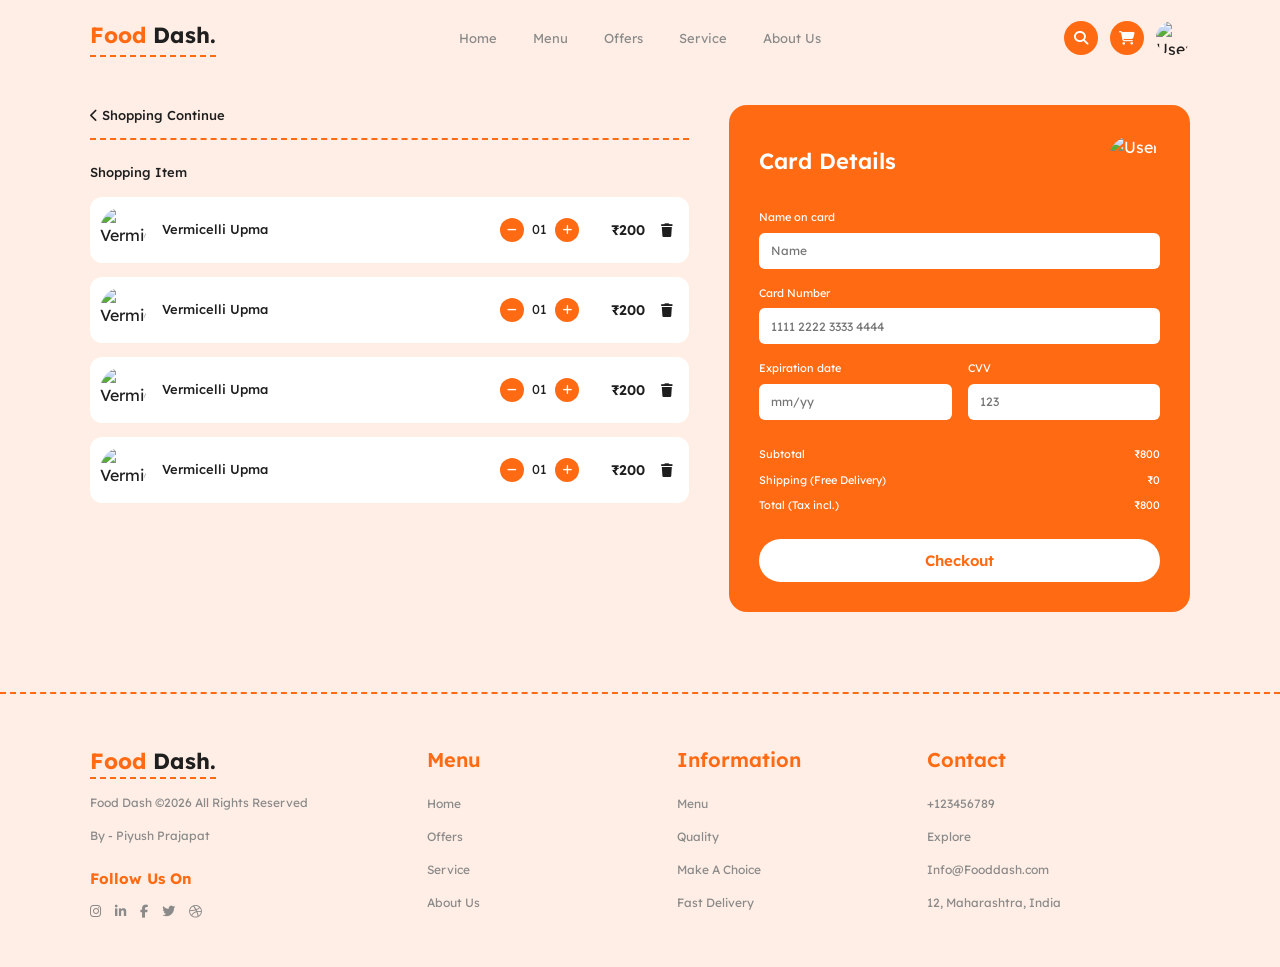
==== cart.html @ c33d12e5 "Add complete folder structure & all html, css files" ====
<!DOCTYPE html>
<html lang="en">

<head>
    <meta charset="UTF-8">
    <meta name="viewport" content="width=device-width, initial-scale=1.0">
    <meta name="description" content="Review your Food Dash order and pay securely.">
    <title>Food Dash | Cart</title>

    <link rel="preconnect" href="https://fonts.googleapis.com">
    <link rel="preconnect" href="https://fonts.gstatic.com" crossorigin>
    <link href="https://fonts.googleapis.com/css2?family=Lexend:wght@300;400;500;600;700;800&display=swap"
        rel="stylesheet">
    <link rel="stylesheet" href="https://cdnjs.cloudflare.com/ajax/libs/font-awesome/6.7.2/css/all.min.css">

    <link rel="stylesheet" href="./css/style.css">
    <link rel="stylesheet" href="./css/cart.css">
</head>

<body class="cart-body">

    <!-- ========== HEADER ========== -->
    <header class="header">
        <div class="container navbar">

            <a href="./index.html" class="logo"><span>Food</span> Dash.</a>

            <input type="checkbox" id="menu-checkbox" class="menu-checkbox">
            <label for="menu-checkbox" class="menu-toggle" aria-label="Open menu">
                <i class="fa-solid fa-bars"></i>
            </label>

            <ul class="nav-menu">
                <li><a href="./index.html" class="nav-link">Home</a></li>
                <li><a href="./menu.html" class="nav-link">Menu</a></li>
                <li><a href="./index.html#offers" class="nav-link">Offers</a></li>
                <li><a href="./index.html#service" class="nav-link">Service</a></li>
                <li><a href="./index.html#about" class="nav-link">About Us</a></li>
            </ul>

            <div class="nav-actions">
                <a href="./menu.html" class="icon-btn" aria-label="Search food">
                    <i class="fa-solid fa-magnifying-glass"></i>
                </a>
                <a href="./cart.html" class="icon-btn" aria-label="Shopping cart">
                    <i class="fa-solid fa-cart-shopping"></i>
                </a>
                <a href="./login.html" aria-label="Login">
                    <img src="./images/user.jpg" alt="User" class="avatar">
                </a>
            </div>

        </div>
    </header>


    <main class="cart-page">
        <div class="container cart-layout">

            <!-- ===== LEFT: items ===== -->
            <section>
                <a href="./menu.html" class="back-link"><i class="fa-solid fa-chevron-left"></i> Shopping Continue</a>

                <p class="cart-label">Shopping Item</p>

                <div class="cart-item">
                    <img src="./images/foods/upma.jpg" alt="Vermicelli upma">
                    <p class="cart-item-name">Vermicelli Upma</p>
                    <div class="quantity">
                        <button type="button" aria-label="Decrease quantity"><i class="fa-solid fa-minus"></i></button>
                        <span>01</span>
                        <button type="button" aria-label="Increase quantity"><i class="fa-solid fa-plus"></i></button>
                    </div>
                    <span class="cart-price">₹200</span>
                    <button type="button" class="remove-btn" aria-label="Remove item">
                        <i class="fa-solid fa-trash"></i>
                    </button>
                </div>

                <div class="cart-item">
                    <img src="./images/foods/upma.jpg" alt="Vermicelli upma">
                    <p class="cart-item-name">Vermicelli Upma</p>
                    <div class="quantity">
                        <button type="button" aria-label="Decrease quantity"><i class="fa-solid fa-minus"></i></button>
                        <span>01</span>
                        <button type="button" aria-label="Increase quantity"><i class="fa-solid fa-plus"></i></button>
                    </div>
                    <span class="cart-price">₹200</span>
                    <button type="button" class="remove-btn" aria-label="Remove item">
                        <i class="fa-solid fa-trash"></i>
                    </button>
                </div>

                <div class="cart-item">
                    <img src="./images/foods/upma.jpg" alt="Vermicelli upma">
                    <p class="cart-item-name">Vermicelli Upma</p>
                    <div class="quantity">
                        <button type="button" aria-label="Decrease quantity"><i class="fa-solid fa-minus"></i></button>
                        <span>01</span>
                        <button type="button" aria-label="Increase quantity"><i class="fa-solid fa-plus"></i></button>
                    </div>
                    <span class="cart-price">₹200</span>
                    <button type="button" class="remove-btn" aria-label="Remove item">
                        <i class="fa-solid fa-trash"></i>
                    </button>
                </div>

                <div class="cart-item">
                    <img src="./images/foods/upma.jpg" alt="Vermicelli upma">
                    <p class="cart-item-name">Vermicelli Upma</p>
                    <div class="quantity">
                        <button type="button" aria-label="Decrease quantity"><i class="fa-solid fa-minus"></i></button>
                        <span>01</span>
                        <button type="button" aria-label="Increase quantity"><i class="fa-solid fa-plus"></i></button>
                    </div>
                    <span class="cart-price">₹200</span>
                    <button type="button" class="remove-btn" aria-label="Remove item">
                        <i class="fa-solid fa-trash"></i>
                    </button>
                </div>
            </section>

            <!-- ===== RIGHT: card details ===== -->
            <aside class="payment-card">

                <div class="payment-top">
                    <h2>Card Details</h2>
                    <img src="./images/user.jpg" alt="User">
                </div>

                <form action="#" method="post">

                    <label for="card-name">Name on card</label>
                    <input type="text" id="card-name" name="cardName" placeholder="Name" required>

                    <label for="card-number">Card Number</label>
                    <input type="text" id="card-number" name="cardNumber" placeholder="1111 2222 3333 4444"
                        inputmode="numeric" maxlength="19" required>

                    <div class="payment-row">
                        <div>
                            <label for="card-expiry">Expiration date</label>
                            <input type="text" id="card-expiry" name="cardExpiry" placeholder="mm/yy" maxlength="5"
                                required>
                        </div>

                        <div>
                            <label for="card-cvv">CVV</label>
                            <input type="text" id="card-cvv" name="cardCvv" placeholder="123" inputmode="numeric"
                                maxlength="3" required>
                        </div>
                    </div>

                    <div class="summary-box">
                        <div class="summary-row">
                            <span>Subtotal</span>
                            <span>₹800</span>
                        </div>
                        <div class="summary-row">
                            <span>Shipping (Free Delivery)</span>
                            <span>₹0</span>
                        </div>
                        <div class="summary-row">
                            <span>Total (Tax incl.)</span>
                            <span>₹800</span>
                        </div>
                    </div>

                    <button type="submit" class="checkout-btn">Checkout</button>

                </form>
            </aside>

        </div>
    </main>


    <!-- ========== FOOTER ========== -->
    <footer class="footer">
        <div class="container footer-grid">

            <div class="footer-about">
                <a href="./index.html" class="logo"><span>Food</span> Dash.</a>
                <p>Food Dash ©2026 All Rights Reserved</p>
                <p>By - Piyush Prajapat</p>
                <h4>Follow Us On</h4>
                <div class="footer-socials">
                    <a href="#" aria-label="Instagram"><i class="fa-brands fa-instagram"></i></a>
                    <a href="#" aria-label="LinkedIn"><i class="fa-brands fa-linkedin-in"></i></a>
                    <a href="#" aria-label="Facebook"><i class="fa-brands fa-facebook-f"></i></a>
                    <a href="#" aria-label="Twitter"><i class="fa-brands fa-twitter"></i></a>
                    <a href="#" aria-label="Dribbble"><i class="fa-brands fa-dribbble"></i></a>
                </div>
            </div>

            <div class="footer-column">
                <h3>Menu</h3>
                <ul>
                    <li><a href="./index.html">Home</a></li>
                    <li><a href="./index.html#offers">Offers</a></li>
                    <li><a href="./index.html#service">Service</a></li>
                    <li><a href="./index.html#about">About Us</a></li>
                </ul>
            </div>

            <div class="footer-column">
                <h3>Information</h3>
                <ul>
                    <li><a href="./menu.html">Menu</a></li>
                    <li><a href="./index.html#service">Quality</a></li>
                    <li><a href="./menu.html">Make A Choice</a></li>
                    <li><a href="./index.html#service">Fast Delivery</a></li>
                </ul>
            </div>

            <div class="footer-column">
                <h3>Contact</h3>
                <ul>
                    <li>+123456789</li>
                    <li>Explore</li>
                    <li>Info@Fooddash.com</li>
                    <li>12, Maharashtra, India</li>
                </ul>
            </div>

        </div>
    </footer>

</body>

</html>
---- css/style.css ----
/* =====================================================
   STYLE.CSS  (shared by every page)
   Contains: colors, reset, buttons, header, footer
   and the food card used on Home + Menu pages.
===================================================== */


/* ---------- 1. COLORS & FONT (change them here only) ---------- */
:root {
    --orange: #ff6a13;
    --orange-dark: #e55a0a;
    --peach: #ffeee5;
    --dark: #1f1f1f;
    --grey: #8a8a8a;
    --white: #ffffff;
    --star: #ffb400;
}


/* ---------- 2. RESET ---------- */
* {
    margin: 0;
    padding: 0;
    box-sizing: border-box;
}

body {
    font-family: "Lexend", sans-serif;
    color: var(--dark);
    background: var(--white);
    line-height: 1.6;
}

img {
    display: block;
    max-width: 100%;
}

a {
    color: inherit;
    text-decoration: none;
}

ul {
    list-style: none;
}

button,
input {
    font-family: inherit;
}


/* ---------- 3. LAYOUT HELPERS ---------- */
.container {
    width: 90%;
    max-width: 1100px;
    margin: 0 auto;
}

/* Page title like "Our Regular Menu" (orange word inside) */
.section-title {
    font-size: 30px;
    font-weight: 600;
    line-height: 1.3;
}

.section-title span {
    color: var(--orange);
}


/* ---------- 4. BUTTONS ---------- */
.btn {
    display: inline-block;
    padding: 12px 28px;
    border: 2px solid var(--orange);
    border-radius: 30px;
    font-size: 14px;
    font-weight: 500;
    cursor: pointer;
    transition: 0.3s;
}

.btn-primary {
    background: var(--orange);
    color: var(--white);
}

.btn-primary:hover {
    background: var(--orange-dark);
    border-color: var(--orange-dark);
}

.btn-outline {
    background: transparent;
    color: var(--orange);
}

.btn-outline:hover {
    background: var(--orange);
    color: var(--white);
}

.btn-small {
    padding: 5px 16px;
    font-size: 12px;
}


/* ---------- 5. HEADER ---------- */
.header {
    background: var(--peach);
    position: relative;
}

.navbar {
    display: flex;
    align-items: center;
    justify-content: space-between;
    padding: 18px 0;
}

/* Logo: "Food" is orange, "Dash." is dark, with a dashed line below */
.logo {
    font-size: 22px;
    font-weight: 700;
    padding-bottom: 2px;
    border-bottom: 2px dashed var(--orange);
}

.logo span {
    color: var(--orange);
}

.nav-menu {
    display: flex;
    gap: 36px;
}

.nav-link {
    font-size: 13px;
    color: var(--grey);
    transition: 0.3s;
}

.nav-link:hover {
    color: var(--orange);
}

.nav-link.active {
    color: var(--dark);
    font-weight: 600;
}

.nav-actions {
    display: flex;
    align-items: center;
    gap: 12px;
}

.icon-btn {
    display: flex;
    align-items: center;
    justify-content: center;
    width: 34px;
    height: 34px;
    border-radius: 50%;
    background: var(--orange);
    color: var(--white);
    font-size: 14px;
}

.avatar {
    width: 34px;
    height: 34px;
    border-radius: 50%;
    object-fit: cover;
}

/* Mobile menu button + hidden checkbox (works without JavaScript) */
.menu-checkbox,
.menu-toggle {
    display: none;
}


/* ---------- 6. FOOD CARD (Home + Menu) ---------- */
.dish-grid {
    display: grid;
    grid-template-columns: repeat(3, 1fr);
    gap: 90px 30px;
    /* big row gap because the round image sticks out above the card */
    margin-top: 80px;
}

.dish-card {
    position: relative;
    padding: 85px 20px 20px;
    background: var(--peach);
    border-radius: 16px;
}

/* Round image with dashed orange border, sits on top of the card */
.dish-image {
    position: absolute;
    top: -65px;
    left: 50%;
    transform: translateX(-50%);
    width: 135px;
    height: 135px;
    padding: 6px;
    border: 2px dashed var(--orange);
    border-radius: 50%;
    background: var(--white);
}

.dish-image img {
    width: 100%;
    height: 100%;
    border-radius: 50%;
    object-fit: cover;
}

.dish-card h3 {
    font-size: 15px;
    font-weight: 500;
    line-height: 1.4;
}

.dish-card h3 span {
    display: block;
    color: var(--orange);
    font-weight: 600;
}

.stars {
    margin: 8px 0 14px;
    font-size: 11px;
    color: var(--star);
}

.stars span {
    margin-left: 4px;
    color: var(--grey);
}

.dish-bottom {
    display: flex;
    align-items: center;
    justify-content: space-between;
}

.price {
    font-size: 22px;
    font-weight: 600;
}


/* ---------- 7. FOOTER ---------- */
.footer {
    background: var(--peach);
    border-top: 2px dashed var(--orange);
    padding: 50px 0 40px;
}

.footer-grid {
    display: grid;
    grid-template-columns: 1.4fr 1fr 1fr 1.2fr;
    gap: 30px;
}

.footer-about p {
    margin-top: 14px;
    font-size: 12px;
    color: var(--grey);
}

.footer-about h4 {
    margin: 22px 0 10px;
    font-size: 15px;
    font-weight: 700;
    color: var(--orange);
}

.footer-socials {
    display: flex;
    gap: 14px;
    font-size: 13px;
    color: var(--grey);
}

.footer-socials a:hover {
    color: var(--orange);
}

.footer-column h3 {
    margin-bottom: 18px;
    font-size: 20px;
    font-weight: 600;
    color: var(--orange);
}

.footer-column li {
    margin-bottom: 14px;
    font-size: 12px;
    color: var(--grey);
}

.footer-column a:hover {
    color: var(--orange);
}


/* ---------- 8. RESPONSIVE ---------- */

/* Tablet */
@media (max-width: 991px) {
    .dish-grid {
        grid-template-columns: repeat(2, 1fr);
    }

    .footer-grid {
        grid-template-columns: 1fr 1fr;
    }
}

/* Mobile: links hide, hamburger button shows */
@media (max-width: 767px) {
    .menu-toggle {
        display: block;
        order: 3;
        margin-left: 14px;
        font-size: 22px;
        color: var(--dark);
        cursor: pointer;
    }

    .nav-actions {
        margin-left: auto;
    }

    .nav-menu {
        display: none;
        position: absolute;
        top: 100%;
        left: 0;
        right: 0;
        z-index: 10;
        flex-direction: column;
        gap: 0;
        background: var(--peach);
        padding: 10px 5% 20px;
    }

    .nav-menu li {
        padding: 10px 0;
        border-bottom: 1px dashed var(--orange);
    }

    /* when the checkbox is ticked, show the links */
    .menu-checkbox:checked~.nav-menu {
        display: flex;
    }
}

/* Small mobile */
@media (max-width: 480px) {
    .section-title {
        font-size: 24px;
    }

    .dish-grid {
        grid-template-columns: 1fr;
    }

    .footer-grid {
        grid-template-columns: 1fr;
    }
}
---- css/cart.css ----
/* =====================================================
   CART.CSS  (only for cart.html)
   Left side: cart items. Right side: orange card details.
===================================================== */

/* whole page has the peach background in this design */
.cart-body {
    background: var(--peach);
}

.cart-page {
    padding: 30px 0 80px;
}

.cart-layout {
    display: grid;
    grid-template-columns: 1.3fr 1fr;
    gap: 40px;
    align-items: start;
}


/* ---------- LEFT: CART ITEMS ---------- */
.back-link {
    display: block;
    padding-bottom: 12px;
    border-bottom: 2px dashed var(--orange);
    font-size: 13px;
    font-weight: 500;
}

.back-link:hover {
    color: var(--orange);
}

.cart-label {
    margin: 22px 0 14px;
    font-size: 13px;
    font-weight: 500;
}

.cart-item {
    display: flex;
    align-items: center;
    gap: 16px;
    margin-bottom: 14px;
    padding: 10px 16px 10px 10px;
    background: var(--white);
    border-radius: 12px;
}

.cart-item img {
    width: 46px;
    height: 46px;
    border-radius: 50%;
    object-fit: cover;
}

.cart-item-name {
    flex: 1;
    font-size: 13px;
    font-weight: 500;
}

/* quantity: ( - ) 01 ( + ) */
.quantity {
    display: flex;
    align-items: center;
    gap: 8px;
    font-size: 13px;
}

.quantity button {
    width: 24px;
    height: 24px;
    border: none;
    border-radius: 50%;
    background: var(--orange);
    color: var(--white);
    font-size: 11px;
    cursor: pointer;
}

.cart-price {
    min-width: 50px;
    font-size: 14px;
    font-weight: 600;
    text-align: right;
}

.remove-btn {
    border: none;
    background: none;
    color: var(--dark);
    cursor: pointer;
}

.remove-btn:hover {
    color: var(--orange);
}


/* ---------- RIGHT: ORANGE CARD ---------- */
.payment-card {
    padding: 30px;
    border-radius: 18px;
    background: var(--orange);
    color: var(--white);
}

.payment-top {
    display: flex;
    align-items: center;
    justify-content: space-between;
    margin-bottom: 22px;
}

.payment-top h2 {
    font-size: 22px;
    font-weight: 600;
}

.payment-top img {
    width: 52px;
    height: 52px;
    border-radius: 50%;
    object-fit: cover;
}

.payment-card label {
    display: block;
    margin-bottom: 6px;
    font-size: 11px;
}

.payment-card input {
    width: 100%;
    height: 36px;
    margin-bottom: 16px;
    padding: 0 12px;
    border: none;
    border-radius: 6px;
    outline: none;
    font-size: 12px;
}

.payment-row {
    display: grid;
    grid-template-columns: 1fr 1fr;
    gap: 16px;
}

.summary-row {
    display: flex;
    justify-content: space-between;
    margin-bottom: 8px;
    font-size: 11px;
}

.summary-box {
    margin: 10px 0 24px;
}

.checkout-btn {
    width: 100%;
    padding: 12px;
    border: none;
    border-radius: 30px;
    background: var(--white);
    color: var(--orange);
    font-size: 15px;
    font-weight: 600;
    cursor: pointer;
    transition: 0.3s;
}

.checkout-btn:hover {
    background: var(--dark);
    color: var(--white);
}


/* ---------- RESPONSIVE ---------- */
@media (max-width: 991px) {
    .cart-layout {
        grid-template-columns: 1fr;
    }
}

@media (max-width: 480px) {
    .cart-item {
        flex-wrap: wrap;
        gap: 10px 14px;
    }

    .cart-item-name {
        flex-basis: calc(100% - 70px);
    }

    .payment-card {
        padding: 22px;
    }
}
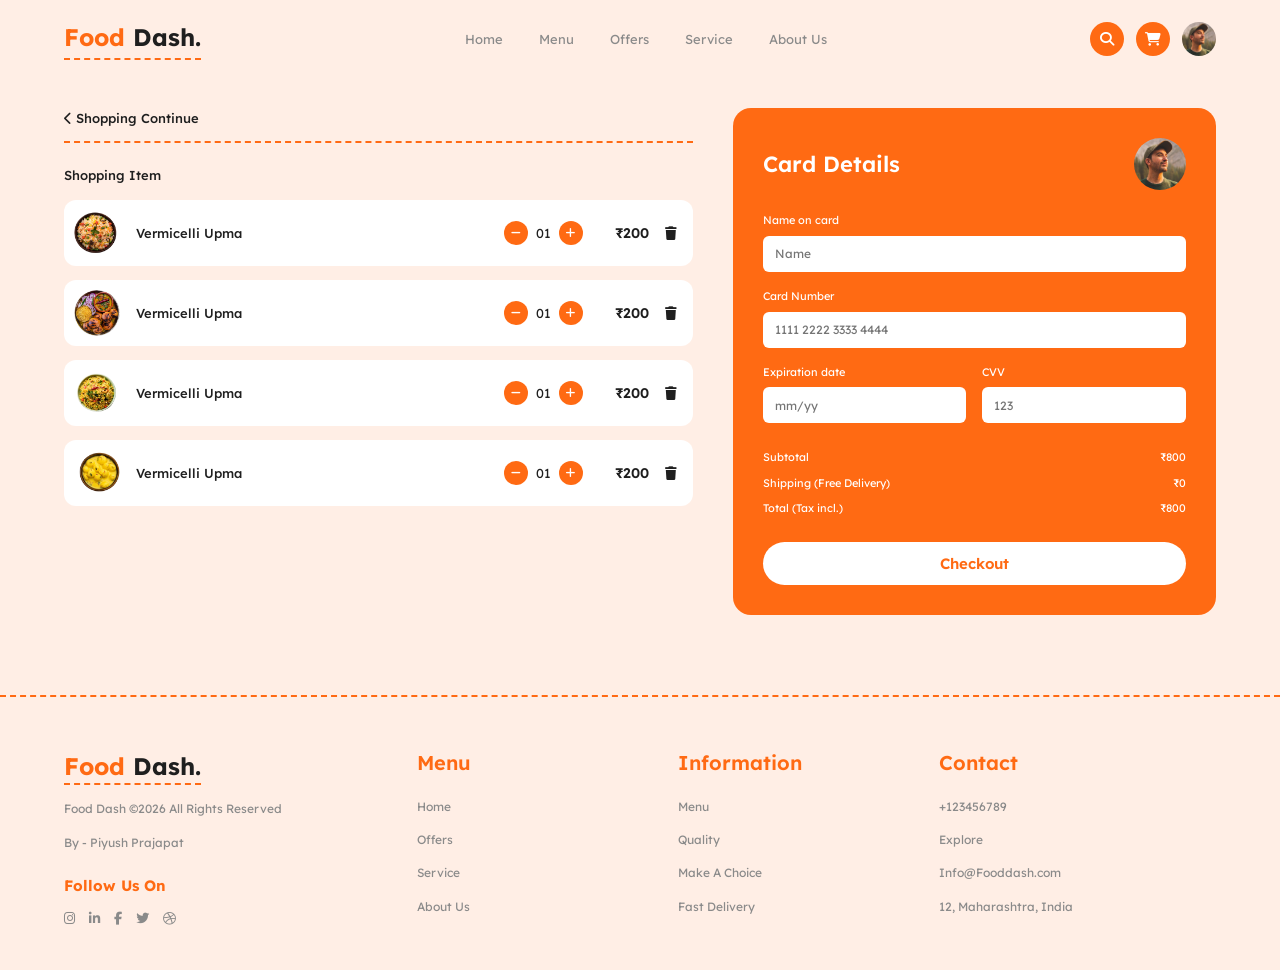
==== commit 49f665df: "Changes the all image url and use orginal images" ====
--- a/cart.html
+++ b/cart.html
@@ -46,7 +46,7 @@
                     <i class="fa-solid fa-cart-shopping"></i>
                 </a>
                 <a href="./login.html" aria-label="Login">
-                    <img src="./images/user.jpg" alt="User" class="avatar">
+                    <img src="./images/men1.jpg" alt="User" class="avatar">
                 </a>
             </div>
 
@@ -64,49 +64,49 @@
                 <p class="cart-label">Shopping Item</p>
 
                 <div class="cart-item">
-                    <img src="./images/foods/upma.jpg" alt="Vermicelli upma">
-                    <p class="cart-item-name">Vermicelli Upma</p>
-                    <div class="quantity">
-                        <button type="button" aria-label="Decrease quantity"><i class="fa-solid fa-minus"></i></button>
-                        <span>01</span>
-                        <button type="button" aria-label="Increase quantity"><i class="fa-solid fa-plus"></i></button>
-                    </div>
-                    <span class="cart-price">₹200</span>
-                    <button type="button" class="remove-btn" aria-label="Remove item">
-                        <i class="fa-solid fa-trash"></i>
-                    </button>
-                </div>
-
-                <div class="cart-item">
-                    <img src="./images/foods/upma.jpg" alt="Vermicelli upma">
-                    <p class="cart-item-name">Vermicelli Upma</p>
-                    <div class="quantity">
-                        <button type="button" aria-label="Decrease quantity"><i class="fa-solid fa-minus"></i></button>
-                        <span>01</span>
-                        <button type="button" aria-label="Increase quantity"><i class="fa-solid fa-plus"></i></button>
-                    </div>
-                    <span class="cart-price">₹200</span>
-                    <button type="button" class="remove-btn" aria-label="Remove item">
-                        <i class="fa-solid fa-trash"></i>
-                    </button>
-                </div>
-
-                <div class="cart-item">
-                    <img src="./images/foods/upma.jpg" alt="Vermicelli upma">
-                    <p class="cart-item-name">Vermicelli Upma</p>
-                    <div class="quantity">
-                        <button type="button" aria-label="Decrease quantity"><i class="fa-solid fa-minus"></i></button>
-                        <span>01</span>
-                        <button type="button" aria-label="Increase quantity"><i class="fa-solid fa-plus"></i></button>
-                    </div>
-                    <span class="cart-price">₹200</span>
-                    <button type="button" class="remove-btn" aria-label="Remove item">
-                        <i class="fa-solid fa-trash"></i>
-                    </button>
-                </div>
-
-                <div class="cart-item">
-                    <img src="./images/foods/upma.jpg" alt="Vermicelli upma">
+                    <img src="./images/item1.png" alt="Vermicelli upma">
+                    <p class="cart-item-name">Vermicelli Upma</p>
+                    <div class="quantity">
+                        <button type="button" aria-label="Decrease quantity"><i class="fa-solid fa-minus"></i></button>
+                        <span>01</span>
+                        <button type="button" aria-label="Increase quantity"><i class="fa-solid fa-plus"></i></button>
+                    </div>
+                    <span class="cart-price">₹200</span>
+                    <button type="button" class="remove-btn" aria-label="Remove item">
+                        <i class="fa-solid fa-trash"></i>
+                    </button>
+                </div>
+
+                <div class="cart-item">
+                    <img src="./images/item2.png" alt="Vermicelli upma">
+                    <p class="cart-item-name">Vermicelli Upma</p>
+                    <div class="quantity">
+                        <button type="button" aria-label="Decrease quantity"><i class="fa-solid fa-minus"></i></button>
+                        <span>01</span>
+                        <button type="button" aria-label="Increase quantity"><i class="fa-solid fa-plus"></i></button>
+                    </div>
+                    <span class="cart-price">₹200</span>
+                    <button type="button" class="remove-btn" aria-label="Remove item">
+                        <i class="fa-solid fa-trash"></i>
+                    </button>
+                </div>
+
+                <div class="cart-item">
+                    <img src="./images/item3.png" alt="Vermicelli upma">
+                    <p class="cart-item-name">Vermicelli Upma</p>
+                    <div class="quantity">
+                        <button type="button" aria-label="Decrease quantity"><i class="fa-solid fa-minus"></i></button>
+                        <span>01</span>
+                        <button type="button" aria-label="Increase quantity"><i class="fa-solid fa-plus"></i></button>
+                    </div>
+                    <span class="cart-price">₹200</span>
+                    <button type="button" class="remove-btn" aria-label="Remove item">
+                        <i class="fa-solid fa-trash"></i>
+                    </button>
+                </div>
+
+                <div class="cart-item">
+                    <img src="./images/item4.png" alt="Vermicelli upma">
                     <p class="cart-item-name">Vermicelli Upma</p>
                     <div class="quantity">
                         <button type="button" aria-label="Decrease quantity"><i class="fa-solid fa-minus"></i></button>
@@ -125,7 +125,7 @@
 
                 <div class="payment-top">
                     <h2>Card Details</h2>
-                    <img src="./images/user.jpg" alt="User">
+                    <img src="./images/men1.jpg" alt="User">
                 </div>
 
                 <form action="#" method="post">
--- a/css/style.css
+++ b/css/style.css
@@ -54,7 +54,7 @@
 /* ---------- 3. LAYOUT HELPERS ---------- */
 .container {
     width: 90%;
-    max-width: 1100px;
+    max-width: 1440px;
     margin: 0 auto;
 }
 
@@ -123,7 +123,7 @@
 
 /* Logo: "Food" is orange, "Dash." is dark, with a dashed line below */
 .logo {
-    font-size: 22px;
+    font-size:24px;
     font-weight: 700;
     padding-bottom: 2px;
     border-bottom: 2px dashed var(--orange);
@@ -184,77 +184,6 @@
     display: none;
 }
 
-
-/* ---------- 6. FOOD CARD (Home + Menu) ---------- */
-.dish-grid {
-    display: grid;
-    grid-template-columns: repeat(3, 1fr);
-    gap: 90px 30px;
-    /* big row gap because the round image sticks out above the card */
-    margin-top: 80px;
-}
-
-.dish-card {
-    position: relative;
-    padding: 85px 20px 20px;
-    background: var(--peach);
-    border-radius: 16px;
-}
-
-/* Round image with dashed orange border, sits on top of the card */
-.dish-image {
-    position: absolute;
-    top: -65px;
-    left: 50%;
-    transform: translateX(-50%);
-    width: 135px;
-    height: 135px;
-    padding: 6px;
-    border: 2px dashed var(--orange);
-    border-radius: 50%;
-    background: var(--white);
-}
-
-.dish-image img {
-    width: 100%;
-    height: 100%;
-    border-radius: 50%;
-    object-fit: cover;
-}
-
-.dish-card h3 {
-    font-size: 15px;
-    font-weight: 500;
-    line-height: 1.4;
-}
-
-.dish-card h3 span {
-    display: block;
-    color: var(--orange);
-    font-weight: 600;
-}
-
-.stars {
-    margin: 8px 0 14px;
-    font-size: 11px;
-    color: var(--star);
-}
-
-.stars span {
-    margin-left: 4px;
-    color: var(--grey);
-}
-
-.dish-bottom {
-    display: flex;
-    align-items: center;
-    justify-content: space-between;
-}
-
-.price {
-    font-size: 22px;
-    font-weight: 600;
-}
 
 
 /* ---------- 7. FOOTER ---------- */
